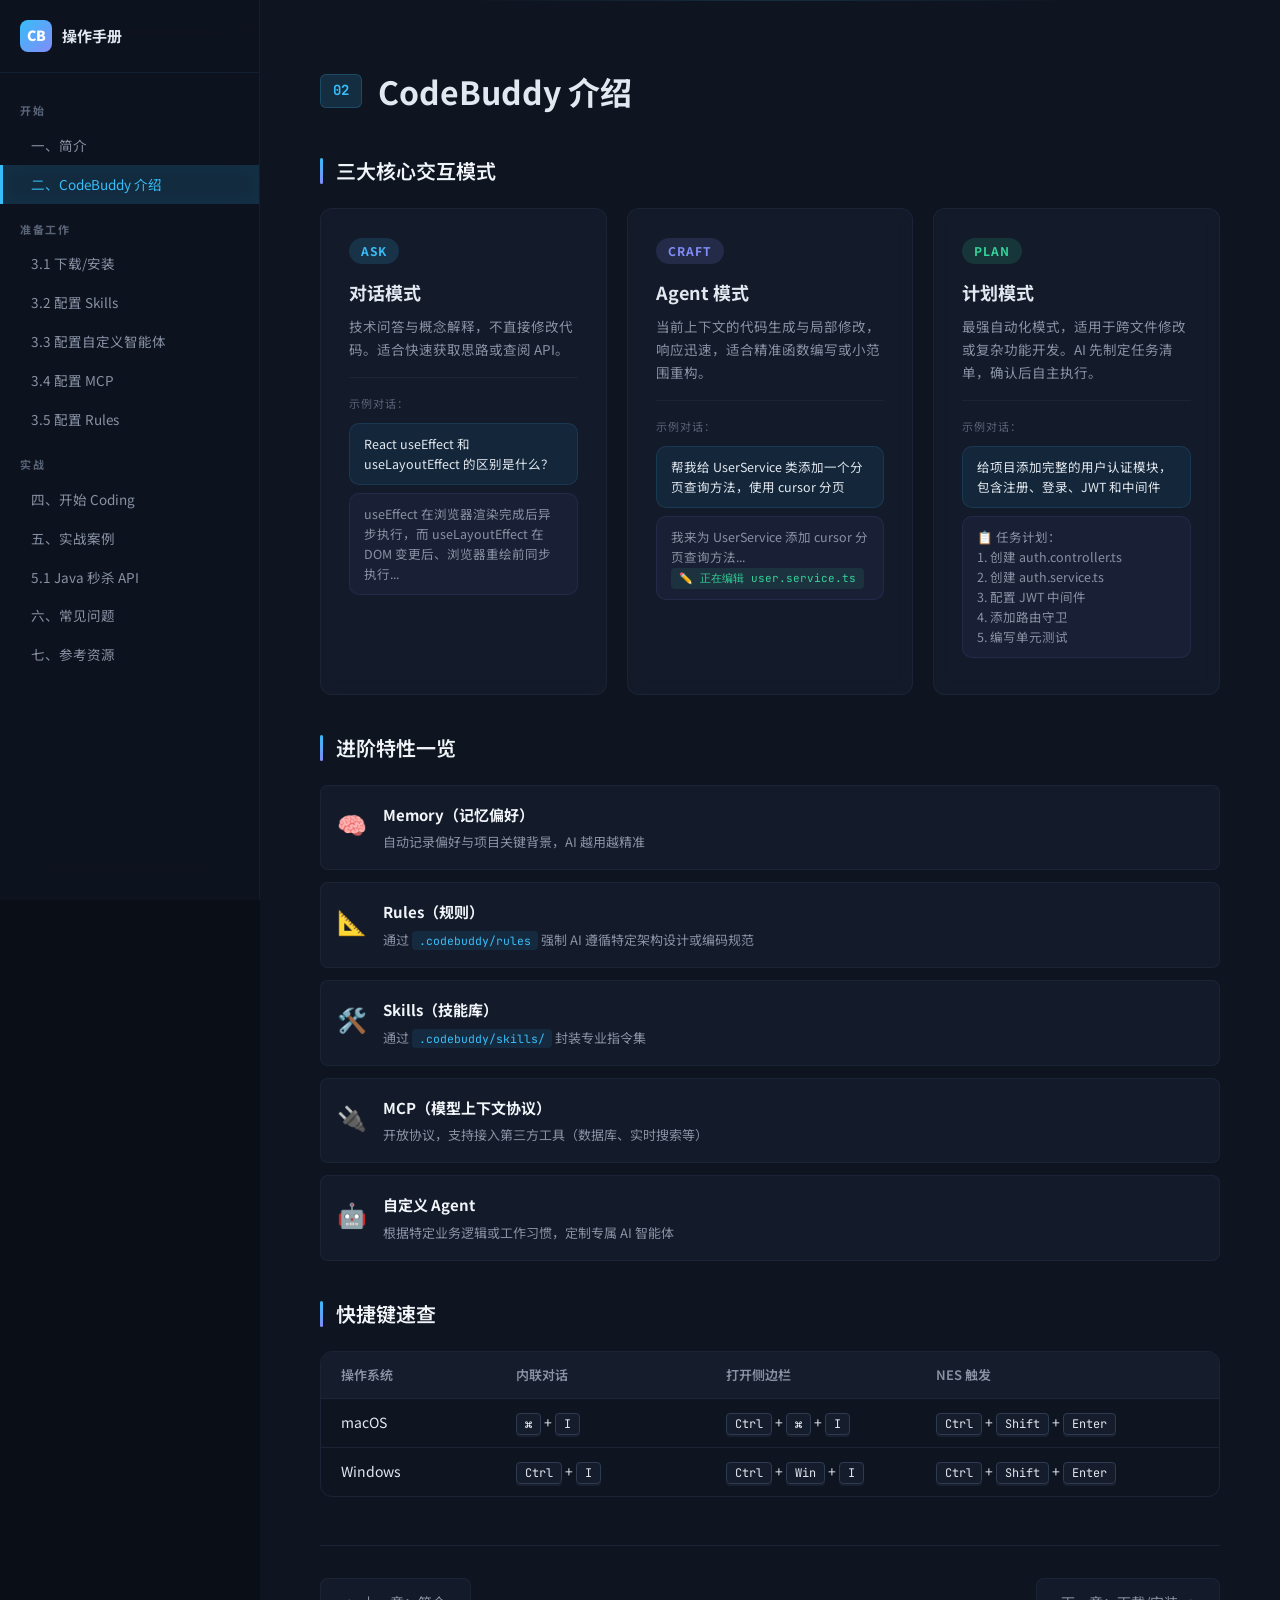
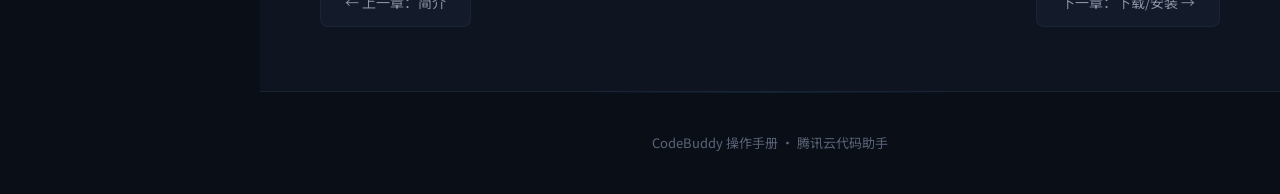
==== pages/about.html @ bf24d41c "feat: CodeBuddy 操作手册 - 完整静态站点" ====
<!DOCTYPE html>
<html lang="zh-CN">
<head>
<meta charset="UTF-8">
<meta name="viewport" content="width=device-width, initial-scale=1.0">
<title>CodeBuddy 介绍 - CodeBuddy 操作手册</title>
<link rel="preconnect" href="https://fonts.googleapis.com">
<link href="https://fonts.googleapis.com/css2?family=Noto+Sans+SC:wght@300;400;500;700;900&family=JetBrains+Mono:wght@400;500;600&family=Playfair+Display:wght@700;900&display=swap" rel="stylesheet">
<link rel="stylesheet" href="../assets/style.css">
</head>
<body>

<!-- 侧边导航 -->
<nav class="sidebar" id="sidebar">
  <div class="sidebar-header">
    <div class="logo">
      <span class="logo-icon">CB</span>
      <span class="logo-text">操作手册</span>
    </div>
    <button class="sidebar-toggle" id="sidebarClose">&times;</button>
  </div>
  <ul class="nav-list">
    <li class="nav-section">开始</li>
    <li><a href="../index.html" class="nav-link">一、简介</a></li>
    <li><a href="about.html" class="nav-link">二、CodeBuddy 介绍</a></li>
    <li class="nav-section">准备工作</li>
    <li><a href="install.html" class="nav-link">3.1 下载/安装</a></li>
    <li><a href="skills.html" class="nav-link">3.2 配置 Skills</a></li>
    <li><a href="agent.html" class="nav-link">3.3 配置自定义智能体</a></li>
    <li><a href="mcp.html" class="nav-link">3.4 配置 MCP</a></li>
    <li><a href="rules.html" class="nav-link">3.5 配置 Rules</a></li>
    <li class="nav-section">实战</li>
    <li><a href="coding.html" class="nav-link">四、开始 Coding</a></li>
    <li><a href="examples.html" class="nav-link">五、实战案例</a></li>
    <li><a href="seckill.html" class="nav-link">5.1 Java 秒杀 API</a></li>
    <li><a href="faq.html" class="nav-link">六、常见问题</a></li>
    <li><a href="resources.html" class="nav-link">七、参考资源</a></li>
  </ul>
</nav>

<button class="menu-btn" id="menuBtn">☰</button>

<main class="main-content">

  <section class="section section-dark">
    <div class="section-inner">
      <h2 class="section-title"><span class="section-num">02</span>CodeBuddy 介绍</h2>

      <h3 class="subsection-title">三大核心交互模式</h3>
      <div class="modes-grid">
        <div class="mode-card mode-ask">
          <div class="mode-badge">Ask</div>
          <h4>对话模式</h4>
          <p>技术问答与概念解释，不直接修改代码。适合快速获取思路或查阅 API。</p>
          <div class="mode-example">
            <div class="mode-example-label">示例对话：</div>
            <div class="chat-bubble user">React useEffect 和 useLayoutEffect 的区别是什么？</div>
            <div class="chat-bubble ai">useEffect 在浏览器渲染完成后异步执行，而 useLayoutEffect 在 DOM 变更后、浏览器重绘前同步执行...</div>
          </div>
        </div>
        <div class="mode-card mode-craft">
          <div class="mode-badge">Craft</div>
          <h4>Agent 模式</h4>
          <p>当前上下文的代码生成与局部修改，响应迅速，适合精准函数编写或小范围重构。</p>
          <div class="mode-example">
            <div class="mode-example-label">示例对话：</div>
            <div class="chat-bubble user">帮我给 UserService 类添加一个分页查询方法，使用 cursor 分页</div>
            <div class="chat-bubble ai">我来为 UserService 添加 cursor 分页查询方法... <span class="code-tag">✏️ 正在编辑 user.service.ts</span></div>
          </div>
        </div>
        <div class="mode-card mode-plan">
          <div class="mode-badge">Plan</div>
          <h4>计划模式</h4>
          <p>最强自动化模式，适用于跨文件修改或复杂功能开发。AI 先制定任务清单，确认后自主执行。</p>
          <div class="mode-example">
            <div class="mode-example-label">示例对话：</div>
            <div class="chat-bubble user">给项目添加完整的用户认证模块，包含注册、登录、JWT 和中间件</div>
            <div class="chat-bubble ai">📋 任务计划：<br>1. 创建 auth.controller.ts<br>2. 创建 auth.service.ts<br>3. 配置 JWT 中间件<br>4. 添加路由守卫<br>5. 编写单元测试</div>
          </div>
        </div>
      </div>

      <h3 class="subsection-title">进阶特性一览</h3>
      <div class="advanced-grid">
        <div class="advanced-item">
          <span class="advanced-icon">🧠</span>
          <div>
            <strong>Memory（记忆偏好）</strong>
            <p>自动记录偏好与项目关键背景，AI 越用越精准</p>
          </div>
        </div>
        <div class="advanced-item">
          <span class="advanced-icon">📐</span>
          <div>
            <strong>Rules（规则）</strong>
            <p>通过 <code>.codebuddy/rules</code> 强制 AI 遵循特定架构设计或编码规范</p>
          </div>
        </div>
        <div class="advanced-item">
          <span class="advanced-icon">🛠️</span>
          <div>
            <strong>Skills（技能库）</strong>
            <p>通过 <code>.codebuddy/skills/</code> 封装专业指令集</p>
          </div>
        </div>
        <div class="advanced-item">
          <span class="advanced-icon">🔌</span>
          <div>
            <strong>MCP（模型上下文协议）</strong>
            <p>开放协议，支持接入第三方工具（数据库、实时搜索等）</p>
          </div>
        </div>
        <div class="advanced-item">
          <span class="advanced-icon">🤖</span>
          <div>
            <strong>自定义 Agent</strong>
            <p>根据特定业务逻辑或工作习惯，定制专属 AI 智能体</p>
          </div>
        </div>
      </div>

      <h3 class="subsection-title">快捷键速查</h3>
      <div class="shortcuts-table">
        <div class="shortcut-row shortcut-header">
          <span>操作系统</span><span>内联对话</span><span>打开侧边栏</span><span>NES 触发</span>
        </div>
        <div class="shortcut-row">
          <span>macOS</span>
          <span><kbd>⌘</kbd> + <kbd>I</kbd></span>
          <span><kbd>Ctrl</kbd> + <kbd>⌘</kbd> + <kbd>I</kbd></span>
          <span><kbd>Ctrl</kbd> + <kbd>Shift</kbd> + <kbd>Enter</kbd></span>
        </div>
        <div class="shortcut-row">
          <span>Windows</span>
          <span><kbd>Ctrl</kbd> + <kbd>I</kbd></span>
          <span><kbd>Ctrl</kbd> + <kbd>Win</kbd> + <kbd>I</kbd></span>
          <span><kbd>Ctrl</kbd> + <kbd>Shift</kbd> + <kbd>Enter</kbd></span>
        </div>
      </div>

      <div class="page-nav">
        <a href="../index.html" class="page-nav-btn prev">← 上一章：简介</a>
        <a href="install.html" class="page-nav-btn next">下一章：下载/安装 →</a>
      </div>
    </div>
  </section>

  <footer class="footer">
    <p>CodeBuddy 操作手册 · 腾讯云代码助手</p>
  </footer>

</main>

<script src="../assets/script.js"></script>
</body>
</html>
---- assets/style.css ----
/* ========== CSS Variables & Reset ========== */
:root {
  --bg: #0a0e17;
  --bg-section: #0f1520;
  --bg-card: rgba(21, 28, 44, 0.8);
  --bg-card-solid: #151c2c;
  --bg-card-hover: #1a2338;
  --bg-code: #0d1117;
  --text: #e2e8f0;
  --text-dim: #8892a4;
  --text-muted: #5a6478;
  --accent: #38bdf8;
  --accent-glow: rgba(56, 189, 248, 0.15);
  --accent2: #818cf8;
  --accent3: #34d399;
  --accent4: #fb923c;
  --border: rgba(30, 41, 59, 0.8);
  --border-light: #2d3a4f;
  --glow-blue: rgba(56, 189, 248, 0.12);
  --glow-purple: rgba(129, 140, 248, 0.1);
  --glow-green: rgba(52, 211, 153, 0.06);
  --radius: 12px;
  --radius-sm: 8px;
  --sidebar-w: 260px;
  --font-body: 'Noto Sans SC', -apple-system, sans-serif;
  --font-code: 'JetBrains Mono', 'Fira Code', monospace;
  --font-display: 'Playfair Display', 'Noto Sans SC', serif;
}

*, *::before, *::after { margin: 0; padding: 0; box-sizing: border-box; }

html { scroll-behavior: smooth; scroll-padding-top: 24px; }

body {
  font-family: var(--font-body);
  background: var(--bg);
  color: var(--text);
  line-height: 1.7;
  font-size: 15px;
  overflow-x: hidden;
}

/* Custom scrollbar */
::-webkit-scrollbar { width: 6px; }
::-webkit-scrollbar-track { background: transparent; }
::-webkit-scrollbar-thumb { background: var(--border-light); border-radius: 3px; }
::-webkit-scrollbar-thumb:hover { background: var(--text-muted); }

a { color: var(--accent); text-decoration: none; transition: color .2s; }
a:hover { color: #7dd3fc; }

code {
  font-family: var(--font-code);
  background: rgba(56, 189, 248, 0.1);
  padding: 2px 7px;
  border-radius: 4px;
  font-size: 0.88em;
  color: var(--accent);
}

kbd {
  font-family: var(--font-code);
  background: var(--bg-card-solid);
  border: 1px solid var(--border-light);
  border-radius: 4px;
  padding: 2px 8px;
  font-size: 0.85em;
  box-shadow: 0 2px 0 rgba(30,41,59,.6);
  color: var(--text);
}

strong { color: #f1f5f9; }

/* ========== Page Load Animation ========== */
@keyframes fadeInUp {
  from { opacity: 0; transform: translateY(24px); }
  to { opacity: 1; transform: translateY(0); }
}

@keyframes fadeIn {
  from { opacity: 0; }
  to { opacity: 1; }
}

@keyframes pulse-glow {
  0%, 100% { box-shadow: 0 0 8px rgba(56,189,248,.3); }
  50% { box-shadow: 0 0 20px rgba(56,189,248,.5), 0 0 40px rgba(129,140,248,.2); }
}

@keyframes shimmer {
  0% { background-position: -200% center; }
  100% { background-position: 200% center; }
}

@keyframes float {
  0%, 100% { transform: translateY(0); }
  50% { transform: translateY(-6px); }
}

@keyframes grid-fade {
  0% { opacity: 0; }
  50% { opacity: 1; }
  100% { opacity: 0; }
}

/* ========== Sidebar — Glassmorphism ========== */
.sidebar {
  position: fixed;
  left: 0; top: 0;
  width: var(--sidebar-w);
  height: 100vh;
  background: rgba(15, 21, 32, 0.85);
  backdrop-filter: blur(20px) saturate(1.2);
  -webkit-backdrop-filter: blur(20px) saturate(1.2);
  border-right: 1px solid rgba(56, 189, 248, 0.08);
  z-index: 100;
  display: flex;
  flex-direction: column;
  transition: transform .3s cubic-bezier(.4,0,.2,1);
}

.sidebar-header {
  padding: 20px;
  border-bottom: 1px solid rgba(56, 189, 248, 0.08);
  display: flex;
  align-items: center;
  justify-content: space-between;
}

.logo { display: flex; align-items: center; gap: 10px; }

.logo-icon {
  background: linear-gradient(135deg, var(--accent), var(--accent2));
  color: #fff;
  font-weight: 900;
  font-size: 14px;
  width: 32px; height: 32px;
  display: flex; align-items: center; justify-content: center;
  border-radius: 8px;
  animation: pulse-glow 3s ease-in-out infinite;
  position: relative;
}

.logo-text { font-weight: 700; font-size: 15px; color: var(--text); }

.sidebar-toggle {
  display: none;
  background: none; border: none; color: var(--text-dim);
  font-size: 24px; cursor: pointer;
  transition: color .2s;
}
.sidebar-toggle:hover { color: var(--accent); }

.nav-list {
  list-style: none;
  padding: 12px 0;
  overflow-y: auto;
  flex: 1;
}

.nav-section {
  padding: 16px 20px 6px;
  font-size: 11px;
  font-weight: 700;
  text-transform: uppercase;
  letter-spacing: 1.5px;
  color: var(--text-muted);
}

.nav-link {
  display: block;
  padding: 8px 20px 8px 28px;
  font-size: 13.5px;
  color: var(--text-dim);
  border-left: 3px solid transparent;
  transition: all .2s cubic-bezier(.4,0,.2,1);
  position: relative;
}

.nav-link:hover {
  color: var(--text);
  background: rgba(255,255,255,.03);
  padding-left: 32px;
}

.nav-link.active {
  color: var(--accent);
  border-left-color: var(--accent);
  background: var(--accent-glow);
  box-shadow: inset 0 0 20px rgba(56,189,248,.05);
}

.menu-btn {
  display: none;
  position: fixed;
  top: 16px; left: 16px;
  z-index: 200;
  background: rgba(21,28,44,.9);
  backdrop-filter: blur(12px);
  -webkit-backdrop-filter: blur(12px);
  border: 1px solid var(--border);
  color: var(--text);
  font-size: 20px;
  width: 40px; height: 40px;
  border-radius: 10px;
  cursor: pointer;
  transition: all .2s;
}
.menu-btn:hover {
  border-color: var(--accent);
  box-shadow: 0 0 16px rgba(56,189,248,.15);
}

/* ========== Main Content ========== */
.main-content {
  margin-left: var(--sidebar-w);
  min-height: 100vh;
  animation: fadeIn .6s ease;
}

/* ========== Hero — Enhanced ========== */
.hero {
  position: relative;
  padding: 100px 48px 80px;
  overflow: hidden;
}

.hero-bg {
  position: absolute;
  inset: 0;
  background:
    radial-gradient(ellipse 80% 60% at 20% 40%, rgba(56,189,248,.15), transparent 70%),
    radial-gradient(ellipse 60% 50% at 80% 30%, rgba(129,140,248,.12), transparent 70%),
    radial-gradient(ellipse 40% 40% at 50% 80%, rgba(52,211,153,.08), transparent 70%);
}

/* Animated grid overlay */
.hero-bg::before {
  content: '';
  position: absolute;
  inset: 0;
  background-image:
    linear-gradient(rgba(56,189,248,.04) 1px, transparent 1px),
    linear-gradient(90deg, rgba(56,189,248,.04) 1px, transparent 1px);
  background-size: 60px 60px;
  mask-image: radial-gradient(ellipse 60% 60% at 30% 50%, black, transparent);
  -webkit-mask-image: radial-gradient(ellipse 60% 60% at 30% 50%, black, transparent);
}

/* Floating orb accent */
.hero-bg::after {
  content: '';
  position: absolute;
  width: 300px; height: 300px;
  top: 10%; right: 10%;
  background: radial-gradient(circle, rgba(129,140,248,.12), transparent 70%);
  border-radius: 50%;
  animation: float 8s ease-in-out infinite;
  filter: blur(40px);
}

.hero-content {
  position: relative;
  max-width: 720px;
  animation: fadeInUp .8s ease;
}

.hero-badge {
  display: inline-block;
  padding: 4px 14px;
  border: 1px solid var(--border-light);
  border-radius: 20px;
  font-size: 12px;
  color: var(--text-dim);
  margin-bottom: 24px;
  letter-spacing: .5px;
  background: rgba(56,189,248,.05);
  backdrop-filter: blur(8px);
  -webkit-backdrop-filter: blur(8px);
}

.hero-title {
  display: flex;
  flex-direction: column;
}

.hero-title-line {
  font-family: var(--font-display);
  font-size: 56px;
  font-weight: 900;
  background: linear-gradient(135deg, #fff 20%, var(--accent) 50%, var(--accent2) 80%);
  background-size: 200% auto;
  -webkit-background-clip: text;
  -webkit-text-fill-color: transparent;
  background-clip: text;
  line-height: 1.1;
  animation: shimmer 6s linear infinite;
}

.hero-title-sub {
  font-size: 36px;
  font-weight: 300;
  color: var(--text-dim);
  margin-top: 8px;
  animation: fadeInUp 1s ease .2s both;
}

.hero-desc {
  margin-top: 20px;
  font-size: 17px;
  color: var(--text-dim);
  line-height: 1.6;
  animation: fadeInUp 1s ease .3s both;
}

.hero-stats {
  display: flex;
  gap: 40px;
  margin-top: 40px;
  animation: fadeInUp 1s ease .4s both;
}

.stat-item {
  display: flex;
  flex-direction: column;
  position: relative;
}

.stat-num {
  font-family: var(--font-code);
  font-size: 28px;
  font-weight: 600;
  color: var(--accent);
  text-shadow: 0 0 24px rgba(56,189,248,.3);
}

.stat-label { font-size: 13px; color: var(--text-muted); margin-top: 2px; }

/* ========== Sections ========== */
.section {
  padding: 64px 48px;
  position: relative;
}

.section-dark { background: var(--bg-section); }

/* Subtle top glow for each section */
.section::before {
  content: '';
  position: absolute;
  top: 0; left: 50%;
  transform: translateX(-50%);
  width: 60%;
  height: 1px;
  background: linear-gradient(90deg, transparent, rgba(56,189,248,.15), transparent);
}

.section-inner { max-width: 900px; margin: 0 auto; }

.section-title {
  font-size: 32px;
  font-weight: 700;
  margin-bottom: 36px;
  display: flex;
  align-items: center;
  gap: 16px;
}

.section-num {
  font-family: var(--font-code);
  font-size: 14px;
  color: var(--accent);
  background: var(--accent-glow);
  border: 1px solid rgba(56,189,248,.2);
  padding: 4px 12px;
  border-radius: 6px;
}

.subsection-title {
  font-size: 20px;
  font-weight: 600;
  margin: 36px 0 20px;
  color: #f1f5f9;
  position: relative;
  padding-left: 16px;
}

.subsection-title::before {
  content: '';
  position: absolute;
  left: 0; top: 4px; bottom: 4px;
  width: 3px;
  background: linear-gradient(to bottom, var(--accent), var(--accent2));
  border-radius: 2px;
}

/* ========== Cards — Glassmorphism + Glow ========== */
.card {
  background: var(--bg-card);
  backdrop-filter: blur(12px);
  -webkit-backdrop-filter: blur(12px);
  border: 1px solid var(--border);
  border-radius: var(--radius);
  padding: 24px;
  margin-bottom: 24px;
  transition: border-color .3s, box-shadow .3s;
}

.card:hover {
  border-color: rgba(56,189,248,.15);
}

.card-highlight {
  border-left: 3px solid var(--accent);
  box-shadow: inset 4px 0 16px rgba(56,189,248,.05);
}

.card h3, .card h4 { margin-bottom: 12px; }
.card p { color: var(--text-dim); }
.card ul { margin-top: 8px; padding-left: 20px; color: var(--text-dim); }
.card li { margin-bottom: 4px; }

/* ========== Features Grid ========== */
.features-grid {
  display: grid;
  grid-template-columns: repeat(auto-fill, minmax(200px, 1fr));
  gap: 16px;
  margin-top: 24px;
}

.feature-card {
  background: var(--bg-card);
  backdrop-filter: blur(8px);
  -webkit-backdrop-filter: blur(8px);
  border: 1px solid var(--border);
  border-radius: var(--radius);
  padding: 24px;
  transition: all .3s cubic-bezier(.4,0,.2,1);
  position: relative;
  overflow: hidden;
}

/* Subtle inner glow on hover */
.feature-card::after {
  content: '';
  position: absolute;
  inset: 0;
  background: radial-gradient(circle at 50% 0%, rgba(56,189,248,.08), transparent 70%);
  opacity: 0;
  transition: opacity .3s;
  pointer-events: none;
}

.feature-card:hover {
  border-color: rgba(56,189,248,.3);
  transform: translateY(-3px);
  box-shadow:
    0 8px 32px rgba(0,0,0,.4),
    0 0 20px rgba(56,189,248,.08);
}

.feature-card:hover::after { opacity: 1; }

.feature-icon { font-size: 28px; margin-bottom: 12px; }
.feature-card h4 { font-size: 16px; margin-bottom: 8px; }
.feature-card p { font-size: 13px; color: var(--text-dim); }

/* ========== Timeline ========== */
.timeline { padding-left: 24px; border-left: 2px solid var(--border); }

.timeline-item {
  position: relative;
  padding: 0 0 24px 24px;
}

.timeline-dot {
  position: absolute;
  left: -31px; top: 4px;
  width: 12px; height: 12px;
  background: var(--accent);
  border: 2px solid var(--bg);
  border-radius: 50%;
  box-shadow: 0 0 8px rgba(56,189,248,.4);
}

.timeline-content { display: flex; gap: 16px; align-items: baseline; }

.timeline-time {
  font-family: var(--font-code);
  font-size: 14px;
  color: var(--accent);
  min-width: 100px;
}

.timeline-label { color: var(--text-dim); }

.timeline-total .timeline-time { color: var(--accent3); font-weight: 600; }
.timeline-total .timeline-label { color: var(--text); font-weight: 600; }
.timeline-total .timeline-dot {
  background: var(--accent3);
  box-shadow: 0 0 8px rgba(52,211,153,.5);
}

/* ========== Modes Grid ========== */
.modes-grid {
  display: grid;
  grid-template-columns: repeat(3, 1fr);
  gap: 20px;
}

.mode-card {
  background: var(--bg-card);
  backdrop-filter: blur(8px);
  -webkit-backdrop-filter: blur(8px);
  border: 1px solid var(--border);
  border-radius: var(--radius);
  padding: 28px;
  transition: all .3s cubic-bezier(.4,0,.2,1);
  position: relative;
  overflow: hidden;
}

.mode-card::before {
  content: '';
  position: absolute;
  top: 0; left: 0; right: 0;
  height: 2px;
  background: linear-gradient(90deg, transparent, var(--accent), transparent);
  opacity: 0;
  transition: opacity .3s;
}

.mode-card:hover {
  transform: translateY(-3px);
  box-shadow: 0 12px 40px rgba(0,0,0,.5), 0 0 24px rgba(56,189,248,.06);
}

.mode-card:hover::before { opacity: 1; }

.mode-ask:hover::before { background: linear-gradient(90deg, transparent, var(--accent), transparent); }
.mode-craft:hover::before { background: linear-gradient(90deg, transparent, var(--accent2), transparent); }
.mode-plan:hover::before { background: linear-gradient(90deg, transparent, var(--accent3), transparent); }

.mode-badge {
  display: inline-block;
  padding: 3px 12px;
  border-radius: 20px;
  font-size: 12px;
  font-weight: 700;
  text-transform: uppercase;
  letter-spacing: 1px;
  margin-bottom: 12px;
}

.mode-ask .mode-badge { background: rgba(56,189,248,.15); color: var(--accent); }
.mode-craft .mode-badge { background: rgba(129,140,248,.15); color: var(--accent2); }
.mode-plan .mode-badge { background: rgba(52,211,153,.15); color: var(--accent3); }

.mode-card h4 { font-size: 18px; margin-bottom: 8px; }
.mode-card > p { font-size: 13.5px; color: var(--text-dim); }

.mode-example {
  margin-top: 16px;
  padding-top: 16px;
  border-top: 1px solid var(--border);
}

.mode-example-label {
  font-size: 11px;
  text-transform: uppercase;
  letter-spacing: 1px;
  color: var(--text-muted);
  margin-bottom: 10px;
}

.chat-bubble {
  padding: 10px 14px;
  border-radius: 10px;
  font-size: 12.5px;
  line-height: 1.6;
  margin-bottom: 8px;
}

.chat-bubble.user {
  background: rgba(56,189,248,.08);
  border: 1px solid rgba(56,189,248,.12);
  color: var(--text);
}

.chat-bubble.ai {
  background: rgba(129,140,248,.06);
  border: 1px solid rgba(129,140,248,.1);
  color: var(--text-dim);
}

.code-tag {
  display: inline-block;
  background: rgba(52,211,153,.1);
  color: var(--accent3);
  font-family: var(--font-code);
  font-size: 11px;
  padding: 2px 8px;
  border-radius: 4px;
}

/* ========== Advanced Grid ========== */
.advanced-grid { display: flex; flex-direction: column; gap: 12px; }

.advanced-item {
  display: flex;
  align-items: flex-start;
  gap: 16px;
  padding: 16px;
  background: var(--bg-card);
  border: 1px solid var(--border);
  border-radius: var(--radius-sm);
  transition: all .2s;
}

.advanced-item:hover {
  border-color: rgba(56,189,248,.25);
  box-shadow: 0 4px 16px rgba(0,0,0,.2);
  transform: translateX(4px);
}

.advanced-icon { font-size: 24px; flex-shrink: 0; margin-top: 2px; }
.advanced-item strong { display: block; margin-bottom: 4px; }
.advanced-item p { font-size: 13px; color: var(--text-dim); margin: 0; }

/* ========== Shortcuts Table ========== */
.shortcuts-table {
  border: 1px solid var(--border);
  border-radius: var(--radius);
  overflow: hidden;
}

.shortcut-row {
  display: grid;
  grid-template-columns: 1fr 1.2fr 1.2fr 1.5fr;
  padding: 12px 20px;
  border-bottom: 1px solid var(--border);
  font-size: 14px;
  transition: background .2s;
}

.shortcut-row:not(.shortcut-header):hover { background: rgba(56,189,248,.03); }
.shortcut-row:last-child { border-bottom: none; }
.shortcut-header { background: var(--bg-card-solid); font-weight: 600; font-size: 13px; color: var(--text-dim); }

/* ========== Step Blocks ========== */
.step-block { margin-bottom: 48px; }

.step-header {
  display: flex;
  align-items: center;
  gap: 16px;
  margin-bottom: 24px;
}

.step-badge {
  font-family: var(--font-code);
  font-size: 13px;
  font-weight: 600;
  color: var(--accent);
  background: var(--accent-glow);
  border: 1px solid rgba(56,189,248,.2);
  padding: 4px 14px;
  border-radius: 6px;
}

.step-header h3 {
  font-size: 24px;
  display: flex;
  align-items: center;
  gap: 12px;
  flex-wrap: wrap;
}

.time-badge {
  font-family: var(--font-code);
  font-size: 12px;
  font-weight: 400;
  color: var(--accent3);
  background: rgba(52,211,153,.1);
  padding: 3px 10px;
  border-radius: 20px;
}

/* ========== Steps List ========== */
.steps-list { display: flex; flex-direction: column; gap: 20px; margin: 20px 0; }

.step-item {
  display: flex;
  gap: 16px;
  align-items: flex-start;
}

.step-num {
  width: 32px; height: 32px;
  flex-shrink: 0;
  display: flex;
  align-items: center;
  justify-content: center;
  background: var(--accent-glow);
  border: 1px solid rgba(56,189,248,.25);
  color: var(--accent);
  font-family: var(--font-code);
  font-size: 14px;
  font-weight: 600;
  border-radius: 8px;
  transition: all .3s;
}

.step-item:hover .step-num {
  box-shadow: 0 0 12px rgba(56,189,248,.25);
  background: rgba(56,189,248,.2);
}

.step-content { flex: 1; }
.step-content strong { display: block; margin-bottom: 6px; }
.step-content p { color: var(--text-dim); margin: 0; font-size: 14px; }

/* ========== Platform Cards ========== */
.platform-cards { display: grid; grid-template-columns: repeat(3, 1fr); gap: 12px; margin-top: 12px; }

.platform-card {
  background: var(--bg-code);
  border: 1px solid var(--border);
  border-radius: var(--radius-sm);
  padding: 16px;
  text-align: center;
  transition: all .3s;
}

.platform-card:hover {
  border-color: rgba(56,189,248,.2);
  transform: translateY(-2px);
  box-shadow: 0 4px 16px rgba(0,0,0,.3);
}

.platform-icon { font-size: 24px; display: block; margin-bottom: 8px; }
.platform-card strong { display: block; margin-bottom: 6px; font-size: 14px; }
.platform-card p { font-size: 12px; color: var(--text-dim); margin: 0; }

/* ========== Callouts ========== */
.callout {
  padding: 16px 20px;
  border-radius: var(--radius-sm);
  margin: 20px 0;
  font-size: 14px;
  backdrop-filter: blur(8px);
  -webkit-backdrop-filter: blur(8px);
}

.callout-warning {
  background: rgba(251,146,60,.06);
  border: 1px solid rgba(251,146,60,.18);
  color: var(--accent4);
  box-shadow: inset 0 0 24px rgba(251,146,60,.03);
}

.callout-tip {
  background: rgba(52,211,153,.06);
  border: 1px solid rgba(52,211,153,.18);
  color: var(--accent3);
  box-shadow: inset 0 0 24px rgba(52,211,153,.03);
}

/* ========== Code Blocks ========== */
.code-block {
  background: var(--bg-code);
  border: 1px solid var(--border);
  border-radius: var(--radius-sm);
  padding: 20px;
  overflow-x: auto;
  margin: 16px 0;
  position: relative;
}

/* Top accent line */
.code-block::before {
  content: '';
  position: absolute;
  top: 0; left: 16px; right: 16px;
  height: 1px;
  background: linear-gradient(90deg, transparent, rgba(56,189,248,.2), transparent);
}

.code-block pre {
  font-family: var(--font-code);
  font-size: 13px;
  line-height: 1.8;
  white-space: pre;
  color: var(--text-dim);
}

.code-block-sm { padding: 16px; }
.code-block-sm pre { font-size: 12.5px; }

.code-comment { color: #4a5568; }
.code-keyword { color: var(--accent2); }
.code-attr { color: var(--accent); }
.code-string { color: var(--accent3); }
.code-title { color: #f1f5f9; font-weight: 600; }

.code-desc { font-size: 13px; color: var(--text-muted); margin-top: 8px; }

/* ========== Example Tabs ========== */
.example-tabs { margin: 20px 0; }

.tab-header {
  display: flex;
  gap: 4px;
  border-bottom: 1px solid var(--border);
  margin-bottom: 0;
}

.tab-btn {
  background: none;
  border: none;
  color: var(--text-dim);
  font-family: var(--font-body);
  font-size: 13px;
  padding: 10px 18px;
  cursor: pointer;
  border-bottom: 2px solid transparent;
  transition: all .2s;
  position: relative;
}

.tab-btn:hover { color: var(--text); }
.tab-btn.active {
  color: var(--accent);
  border-bottom-color: var(--accent);
}

.tab-content { display: none; }
.tab-content.active { display: block; }

/* ========== Config Table ========== */
.config-table {
  border: 1px solid var(--border);
  border-radius: var(--radius-sm);
  overflow: hidden;
  margin: 16px 0;
}

.config-row {
  display: grid;
  grid-template-columns: 140px 1fr 1fr;
  padding: 10px 16px;
  border-bottom: 1px solid var(--border);
  font-size: 13.5px;
  align-items: center;
  transition: background .2s;
}

.config-row:not(.config-header):hover { background: rgba(56,189,248,.02); }
.config-row:last-child { border-bottom: none; }
.config-header { background: var(--bg-code); font-weight: 600; color: var(--text-dim); }

/* ========== MCP Features ========== */
.mcp-features { display: flex; gap: 8px; flex-wrap: wrap; margin-top: 16px; }

.mcp-tag {
  background: rgba(56,189,248,.06);
  border: 1px solid rgba(56,189,248,.12);
  color: var(--accent);
  font-size: 12px;
  padding: 4px 12px;
  border-radius: 20px;
  transition: all .2s;
}

.mcp-tag:hover {
  background: rgba(56,189,248,.12);
  box-shadow: 0 0 8px rgba(56,189,248,.15);
}

.status-green { color: var(--accent3); }
.status-red { color: #ef4444; }

/* ========== Rules Types ========== */
.rules-types { display: grid; grid-template-columns: repeat(3, 1fr); gap: 16px; margin: 20px 0; }

.rule-type-card {
  background: var(--bg-card);
  border: 1px solid var(--border);
  border-radius: var(--radius);
  padding: 24px;
  transition: all .3s;
}

.rule-type-card:hover {
  border-color: rgba(56,189,248,.15);
  transform: translateY(-2px);
  box-shadow: 0 8px 24px rgba(0,0,0,.3);
}

.rule-type-badge {
  display: inline-block;
  padding: 3px 12px;
  border-radius: 20px;
  font-size: 11px;
  font-weight: 700;
  letter-spacing: .5px;
  margin-bottom: 10px;
}

.rule-type-badge.always { background: rgba(52,211,153,.15); color: var(--accent3); }
.rule-type-badge.requested { background: rgba(129,140,248,.15); color: var(--accent2); }
.rule-type-badge.manual { background: rgba(251,146,60,.15); color: var(--accent4); }

.rule-type-card h5 { margin-bottom: 8px; }
.rule-type-card p { font-size: 13px; color: var(--text-dim); margin-bottom: 12px; }
.rule-type-use { font-size: 12px; color: var(--text-muted); padding-top: 12px; border-top: 1px solid var(--border); }

/* ========== Best Practices ========== */
.best-practices { display: grid; grid-template-columns: 1fr 1fr; gap: 12px; }

.bp-item {
  display: flex; gap: 12px; align-items: flex-start;
  padding: 16px;
  background: var(--bg-card);
  border: 1px solid var(--border);
  border-radius: var(--radius-sm);
  transition: all .3s;
}

.bp-item:hover {
  border-color: rgba(56,189,248,.15);
  box-shadow: 0 4px 16px rgba(0,0,0,.2);
}

.bp-icon { font-size: 20px; flex-shrink: 0; }
.bp-item strong { display: block; margin-bottom: 4px; }
.bp-item p { font-size: 13px; color: var(--text-dim); margin: 0; }

/* ========== Mode Recommend ========== */
.mode-recommend { display: flex; flex-direction: column; gap: 12px; }

.recommend-card {
  display: grid;
  grid-template-columns: 250px 140px 1fr;
  align-items: center;
  gap: 16px;
  padding: 18px 24px;
  background: var(--bg-card);
  border: 1px solid var(--border);
  border-radius: var(--radius-sm);
  transition: all .3s;
}

.recommend-card:hover {
  border-color: rgba(56,189,248,.15);
  box-shadow: 0 4px 16px rgba(0,0,0,.2);
}

.recommend-label { font-weight: 500; }
.recommend-mode { color: var(--accent); font-weight: 600; font-size: 15px; }
.recommend-example { font-size: 13px; color: var(--text-dim); font-style: italic; }

/* ========== Coding Steps ========== */
.coding-steps { display: flex; flex-direction: column; gap: 20px; }

.coding-step {
  padding: 20px 24px;
  background: var(--bg-card);
  border: 1px solid var(--border);
  border-radius: var(--radius);
  transition: all .3s;
}

.coding-step:hover {
  border-color: rgba(56,189,248,.12);
  box-shadow: 0 4px 20px rgba(0,0,0,.2);
}

.coding-step-header { display: flex; align-items: center; gap: 12px; margin-bottom: 10px; }

.coding-step-num {
  font-family: var(--font-code);
  font-size: 11px;
  color: var(--accent);
  background: var(--accent-glow);
  padding: 2px 10px;
  border-radius: 4px;
}

.coding-step p { color: var(--text-dim); font-size: 14px; margin: 0; }

.context-tags { display: flex; flex-wrap: wrap; gap: 8px; margin-top: 8px; }

.ctx-tag {
  background: var(--bg-code);
  border: 1px solid var(--border);
  padding: 6px 14px;
  border-radius: 6px;
  font-size: 13px;
  color: var(--text-dim);
  transition: all .2s;
}

.ctx-tag:hover {
  border-color: rgba(56,189,248,.2);
  color: var(--accent);
}

/* ========== Chat Demo ========== */
.example-case {
  margin-bottom: 36px;
  padding: 28px;
  background: var(--bg-card);
  border: 1px solid var(--border);
  border-radius: var(--radius);
  transition: all .3s;
}

.example-case:hover {
  border-color: rgba(56,189,248,.12);
}

.example-case h3 { margin-bottom: 20px; font-size: 18px; }

.chat-demo { max-width: 600px; }

.chat-demo .chat-bubble { font-size: 13.5px; }

/* ========== FAQ ========== */
.faq-list { display: flex; flex-direction: column; gap: 8px; }

.faq-item {
  background: var(--bg-card);
  border: 1px solid var(--border);
  border-radius: var(--radius-sm);
  overflow: hidden;
  transition: border-color .2s;
}

.faq-item:hover { border-color: rgba(56,189,248,.12); }

.faq-item summary {
  padding: 16px 20px;
  cursor: pointer;
  font-weight: 600;
  font-size: 15px;
  list-style: none;
  display: flex;
  align-items: center;
  gap: 12px;
  transition: color .2s;
}

.faq-item summary:hover { color: var(--accent); }

.faq-item summary::before {
  content: '+';
  font-family: var(--font-code);
  font-size: 18px;
  color: var(--accent);
  flex-shrink: 0;
  width: 24px;
  text-align: center;
  transition: transform .2s;
}

.faq-item[open] summary::before { content: '−'; }
.faq-item[open] summary { border-bottom: 1px solid var(--border); }

.faq-item p {
  padding: 16px 20px 16px 56px;
  color: var(--text-dim);
  font-size: 14px;
  line-height: 1.7;
}

/* ========== Resources ========== */
.resources-grid {
  display: grid;
  grid-template-columns: repeat(auto-fill, minmax(200px, 1fr));
  gap: 16px;
}

.resource-card {
  display: flex;
  flex-direction: column;
  padding: 24px;
  background: var(--bg-card);
  border: 1px solid var(--border);
  border-radius: var(--radius);
  transition: all .3s cubic-bezier(.4,0,.2,1);
  position: relative;
  overflow: hidden;
}

.resource-card::after {
  content: '';
  position: absolute;
  inset: 0;
  background: radial-gradient(circle at 50% 0%, rgba(56,189,248,.06), transparent 70%);
  opacity: 0;
  transition: opacity .3s;
  pointer-events: none;
}

.resource-card:hover {
  border-color: rgba(56,189,248,.3);
  transform: translateY(-3px);
  box-shadow: 0 12px 32px rgba(0,0,0,.4), 0 0 16px rgba(56,189,248,.06);
  color: var(--text);
}

.resource-card:hover::after { opacity: 1; }

.resource-icon { font-size: 28px; margin-bottom: 12px; }
.resource-card strong { margin-bottom: 6px; color: var(--text); }
.resource-card p { font-size: 13px; color: var(--text-dim); margin: 0; }

/* ========== Screenshot ========== */
.screenshot-wrapper {
  position: relative;
  border-radius: var(--radius);
  overflow: hidden;
  border: 1px solid var(--border);
  background: var(--bg-code);
  box-shadow: 0 8px 32px rgba(0,0,0,.4);
  transition: box-shadow .3s;
  max-width: 66%;
  cursor: zoom-in;
}

.screenshot-wrapper:hover {
  box-shadow: 0 12px 48px rgba(0,0,0,.5), 0 0 16px rgba(56,189,248,.06);
}

.screenshot {
  display: block;
  width: 100%;
  height: auto;
  border-radius: 0;
  border: none !important;
}

.screenshot-caption {
  padding: 8px 16px;
  font-size: 12px;
  color: var(--text-muted);
  text-align: center;
  border-top: 1px solid var(--border);
  background: var(--bg-card-solid);
}

/* ========== Markdown Body (rendered from marked.js) ========== */
.markdown-body { padding: 20px 24px; font-size: 14px; line-height: 1.7; max-height: 420px; overflow-y: auto; }
.markdown-body h1, .markdown-body h2, .markdown-body h3 {
  color: var(--primary);
  margin: 1em 0 0.4em;
  font-family: 'JetBrains Mono', monospace;
  font-size: 15px;
  font-weight: 600;
  border-bottom: 1px solid var(--border);
  padding-bottom: 4px;
}
.markdown-body h2:first-child, .markdown-body h1:first-child { margin-top: 0; }
.markdown-body p { margin: 0.4em 0; }
.markdown-body ul, .markdown-body ol { padding-left: 1.5em; margin: 0.3em 0; }
.markdown-body li { margin: 2px 0; }
.markdown-body strong { color: var(--primary); }
.markdown-body code {
  background: rgba(56,189,248,.1);
  color: var(--primary);
  padding: 1px 5px;
  border-radius: 3px;
  font-family: 'JetBrains Mono', monospace;
  font-size: 13px;
}

/* ========== Lightbox ========== */
.lightbox-overlay {
  position: fixed;
  inset: 0;
  z-index: 9999;
  background: rgba(0, 0, 0, .85);
  backdrop-filter: blur(8px);
  display: flex;
  align-items: center;
  justify-content: center;
  cursor: zoom-out;
  opacity: 0;
  transition: opacity .3s ease;
  padding: 24px;
}
.lightbox-overlay.active { opacity: 1; }
.lightbox-overlay img {
  max-width: 96%;
  max-height: 92vh;
  border-radius: 8px;
  box-shadow: 0 24px 80px rgba(0,0,0,.6);
  transform: scale(.92);
  transition: transform .3s ease;
  user-select: none;
  -webkit-user-drag: none;
}
.lightbox-overlay.active img { transform: scale(1); }

/* ========== Page Navigation ========== */
.page-nav {
  display: flex;
  justify-content: space-between;
  align-items: center;
  margin-top: 48px;
  padding-top: 32px;
  border-top: 1px solid var(--border);
  gap: 16px;
}

.page-nav-btn {
  display: inline-flex;
  align-items: center;
  padding: 12px 24px;
  background: var(--bg-card);
  border: 1px solid var(--border);
  border-radius: var(--radius-sm);
  color: var(--text-dim);
  font-size: 14px;
  transition: all .3s cubic-bezier(.4,0,.2,1);
  position: relative;
  overflow: hidden;
}

.page-nav-btn::before {
  content: '';
  position: absolute;
  inset: 0;
  background: linear-gradient(135deg, rgba(56,189,248,.05), rgba(129,140,248,.05));
  opacity: 0;
  transition: opacity .3s;
}

.page-nav-btn:hover {
  border-color: rgba(56,189,248,.3);
  color: var(--accent);
  transform: translateY(-2px);
  box-shadow: 0 4px 16px rgba(0,0,0,.3), 0 0 12px rgba(56,189,248,.08);
}

.page-nav-btn:hover::before { opacity: 1; }

.page-nav-btn.next { margin-left: auto; }
.page-nav-btn.prev { margin-right: auto; }

/* ========== Footer ========== */
.footer {
  padding: 40px 48px;
  text-align: center;
  border-top: 1px solid var(--border);
  color: var(--text-muted);
  font-size: 13px;
  position: relative;
}

.footer::before {
  content: '';
  position: absolute;
  top: 0; left: 50%;
  transform: translateX(-50%);
  width: 40%;
  height: 1px;
  background: linear-gradient(90deg, transparent, rgba(56,189,248,.12), transparent);
}

/* ========== Responsive ========== */
@media (max-width: 1024px) {
  .modes-grid { grid-template-columns: 1fr; }
  .rules-types { grid-template-columns: 1fr; }
  .recommend-card { grid-template-columns: 1fr; gap: 6px; }
  .config-row { grid-template-columns: 120px 1fr; }
}

@media (max-width: 768px) {
  .sidebar { transform: translateX(-100%); }
  .sidebar.open { transform: translateX(0); }
  .sidebar-toggle { display: block; }
  .menu-btn { display: flex; align-items: center; justify-content: center; }
  .main-content { margin-left: 0; }
  .hero { padding: 80px 24px 60px; }
  .hero-title-line { font-size: 36px; }
  .hero-title-sub { font-size: 24px; }
  .hero-stats { gap: 24px; }
  .stat-num { font-size: 22px; }
  .section { padding: 48px 24px; }
  .features-grid { grid-template-columns: 1fr 1fr; }
  .platform-cards { grid-template-columns: 1fr; }
  .shortcut-row { grid-template-columns: 1fr 1fr; gap: 8px; font-size: 12px; }
  .best-practices { grid-template-columns: 1fr; }
  .hero-bg::after { display: none; }
}
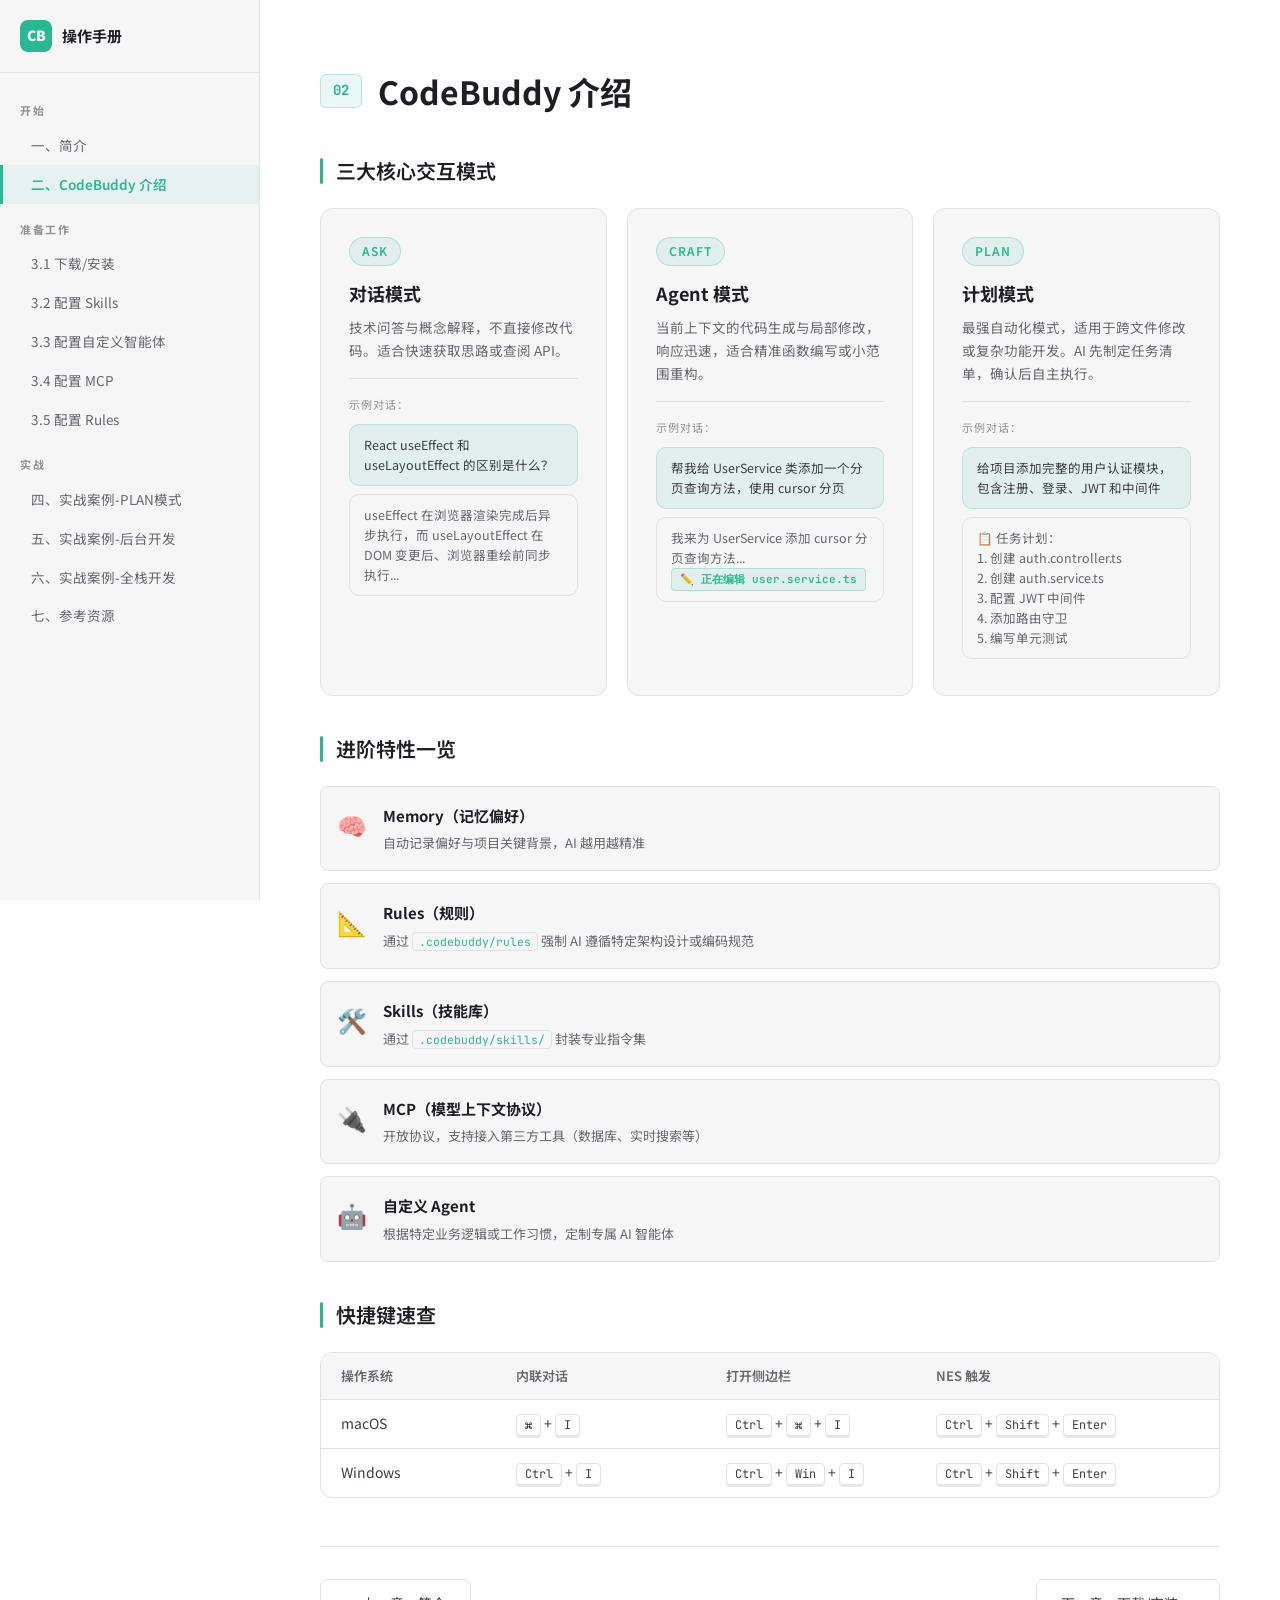
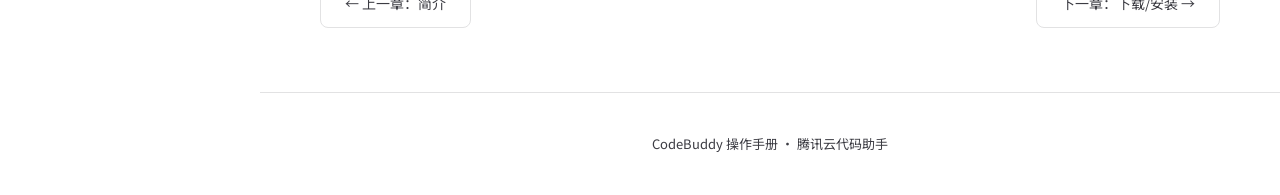
==== commit ec937be8: "chore: 站点内容更新，准备发布到 EdgeOne Pages" ====
--- a/pages/about.html
+++ b/pages/about.html
@@ -7,6 +7,7 @@
 <link rel="preconnect" href="https://fonts.googleapis.com">
 <link href="https://fonts.googleapis.com/css2?family=Noto+Sans+SC:wght@300;400;500;700;900&family=JetBrains+Mono:wght@400;500;600&family=Playfair+Display:wght@700;900&display=swap" rel="stylesheet">
 <link rel="stylesheet" href="../assets/style.css">
+<link rel="stylesheet" href="../assets/vitepress-theme.css">
 </head>
 <body>
 
@@ -30,10 +31,9 @@
     <li><a href="mcp.html" class="nav-link">3.4 配置 MCP</a></li>
     <li><a href="rules.html" class="nav-link">3.5 配置 Rules</a></li>
     <li class="nav-section">实战</li>
-    <li><a href="coding.html" class="nav-link">四、开始 Coding</a></li>
-    <li><a href="examples.html" class="nav-link">五、实战案例</a></li>
-    <li><a href="seckill.html" class="nav-link">5.1 Java 秒杀 API</a></li>
-    <li><a href="faq.html" class="nav-link">六、常见问题</a></li>
+<li><a href="planmode.html" class="nav-link">四、实战案例-PLAN模式</a></li>
+    <li><a href="seckill.html" class="nav-link">五、实战案例-后台开发</a></li>
+    <li><a href="fullstackdev.html" class="nav-link">六、实战案例-全栈开发</a></li>
     <li><a href="resources.html" class="nav-link">七、参考资源</a></li>
   </ul>
 </nav>
--- a/assets/style.css
+++ b/assets/style.css
@@ -650,6 +650,62 @@
 /* ========== Step Blocks ========== */
 .step-block { margin-bottom: 48px; }
 
+/* 折叠块（阅读更多） */
+.collapsible-block {
+  margin-bottom: 48px;
+  background: var(--bg-card);
+  border: 1px solid var(--border);
+  border-radius: var(--radius);
+  overflow: hidden;
+  transition: border-color .2s;
+}
+.collapsible-block[open] { border-color: rgba(56,189,248,.25); }
+.collapsible-block:hover { border-color: rgba(56,189,248,.2); }
+
+.collapsible-block > summary {
+  display: flex;
+  align-items: center;
+  gap: 16px;
+  padding: 20px 24px;
+  cursor: pointer;
+  list-style: none;
+  user-select: none;
+  transition: background .2s;
+}
+.collapsible-block > summary::-webkit-details-marker { display: none; }
+.collapsible-block > summary:hover { background: rgba(56,189,248,.04); }
+
+.collapsible-block > summary h3 {
+  font-size: 20px;
+  margin: 0;
+  flex: 1;
+}
+
+.collapsible-block > summary::after {
+  content: '+';
+  font-family: var(--font-code);
+  font-size: 22px;
+  color: var(--accent);
+  width: 28px;
+  height: 28px;
+  display: flex;
+  align-items: center;
+  justify-content: center;
+  border: 1px solid rgba(56,189,248,.3);
+  border-radius: 6px;
+  transition: transform .2s, background .2s;
+  flex-shrink: 0;
+}
+.collapsible-block[open] > summary::after {
+  content: '−';
+  background: var(--accent-glow);
+}
+
+.collapsible-body {
+  padding: 8px 24px 24px;
+  border-top: 1px solid var(--border);
+}
+
 .step-header {
   display: flex;
   align-items: center;
@@ -1149,6 +1205,87 @@
   border-top: 1px solid var(--border);
   background: var(--bg-card-solid);
 }
+
+/* ========== Step Row — compact text + thumbnail layout ========== */
+.step-row {
+  display: flex;
+  align-items: flex-start;
+  gap: 16px;
+  padding: 14px 16px;
+  background: var(--bg-card);
+  border: 1px solid var(--border);
+  border-radius: var(--radius-sm);
+  margin-bottom: 10px;
+  transition: border-color .2s;
+}
+.step-row:hover { border-color: rgba(56,189,248,.15); }
+.step-row-text { flex: 1; min-width: 0; }
+.step-row-text p { color: var(--text-dim); font-size: 14px; margin: 0; }
+.step-row-text strong { display: block; margin-bottom: 4px; font-size: 14px; }
+.step-row-thumb {
+  flex-shrink: 0;
+  width: 120px;
+  border-radius: 6px;
+  overflow: hidden;
+  border: 1px solid var(--border);
+  cursor: zoom-in;
+  transition: border-color .2s, box-shadow .2s;
+}
+.step-row-thumb:hover {
+  border-color: rgba(56,189,248,.3);
+  box-shadow: 0 2px 12px rgba(0,0,0,.3);
+}
+.step-row-thumb img {
+  display: block;
+  width: 100%;
+  height: auto;
+}
+
+/* ========== Chat History Bubbles (for rendered conversation logs) ========== */
+.chat-turn {
+  padding: 14px 18px;
+  border-radius: var(--radius-sm);
+  margin-bottom: 12px;
+  font-size: 13.5px;
+  line-height: 1.7;
+  position: relative;
+}
+.chat-turn-user {
+  background: rgba(56,189,248,.06);
+  border: 1px solid rgba(56,189,248,.12);
+  border-left: 3px solid var(--accent);
+}
+.chat-turn-ai {
+  background: rgba(129,140,248,.04);
+  border: 1px solid rgba(129,140,248,.08);
+  border-left: 3px solid var(--accent2);
+}
+.chat-turn-label {
+  font-family: var(--font-code);
+  font-size: 11px;
+  font-weight: 600;
+  text-transform: uppercase;
+  letter-spacing: .5px;
+  margin-bottom: 8px;
+  display: inline-block;
+  padding: 2px 8px;
+  border-radius: 4px;
+}
+.chat-turn-user .chat-turn-label {
+  background: rgba(56,189,248,.12);
+  color: var(--accent);
+}
+.chat-turn-ai .chat-turn-label {
+  background: rgba(129,140,248,.12);
+  color: var(--accent2);
+}
+.chat-turn p { margin: 4px 0; }
+.chat-turn code { font-size: 12px; }
+.chat-turn pre { margin: 8px 0; padding: 10px 14px; background: var(--bg-code); border-radius: 6px; overflow-x: auto; }
+.chat-turn hr { border: none; border-top: 1px solid var(--border); margin: 0; display: none; }
+.chat-turn table { font-size: 12.5px; }
+.chat-turn th, .chat-turn td { padding: 4px 10px; border: 1px solid var(--border); }
+.chat-turn th { background: var(--bg-code); }
 
 /* ========== Markdown Body (rendered from marked.js) ========== */
 .markdown-body { padding: 20px 24px; font-size: 14px; line-height: 1.7; max-height: 420px; overflow-y: auto; }
--- a/assets/vitepress-theme.css
+++ b/assets/vitepress-theme.css
@@ -0,0 +1,471 @@
+/* ==============================================================
+ * VitePress 风格主题覆盖层
+ * 引入后会覆盖 style.css 的深色风格，整站变为亮色文档风。
+ * 色卡：白 #FFF + 分层浅灰 #F6F6F7 + 薄荷绿 #28B894
+ * ============================================================== */
+
+/* ---------- 1. 全局变量重定义 ---------- */
+:root {
+  --bg: #ffffff;
+  --bg-section: #ffffff;
+  --bg-card: #ffffff;
+  --bg-card-solid: #f6f6f7;
+  --bg-card-hover: #f0f0f1;
+  --bg-code: #f6f6f7;
+  --text: #3c3c43;
+  --text-dim: #67676c;
+  --text-muted: #929295;
+  --accent: #28b894;           /* 薄荷绿 */
+  --accent-glow: rgba(40,184,148,0.10);
+  --accent2: #28b894;
+  --accent3: #28b894;
+  --accent4: #28b894;
+  --border: #e2e2e3;
+  --border-light: #e2e2e3;
+  --brand-soft: rgba(40,184,148,0.10);
+}
+
+body {
+  background: #ffffff;
+  color: var(--text);
+}
+
+/* 链接 / 行内 code / 粗体 */
+a { color: var(--accent); }
+a:hover { color: #1f9e7f; }
+
+code {
+  background: var(--bg-card-solid);
+  color: var(--accent);
+  border: 1px solid var(--border-light);
+}
+
+strong { color: #1f1f23; }
+
+kbd {
+  background: #ffffff;
+  color: var(--text);
+  border: 1px solid var(--border-light);
+  box-shadow: 0 2px 0 rgba(60,60,67,0.12);
+}
+
+/* 滚动条 */
+::-webkit-scrollbar-thumb { background: #d0d0d2; }
+::-webkit-scrollbar-thumb:hover { background: #a8a8ab; }
+
+/* ---------- 2. 侧栏 Sidebar ---------- */
+.sidebar {
+  background: #f6f6f7;
+  backdrop-filter: none;
+  -webkit-backdrop-filter: none;
+  border-right: 1px solid var(--border-light);
+}
+
+.sidebar-header {
+  border-bottom: 1px solid var(--border-light);
+}
+
+.logo-icon {
+  background: var(--accent);
+  animation: none;
+  box-shadow: none;
+}
+
+.logo-text { color: #1f1f23; }
+
+.sidebar-toggle { color: var(--text-dim); }
+.sidebar-toggle:hover { color: var(--accent); }
+
+.nav-section { color: var(--text-muted); }
+
+.nav-link {
+  color: var(--text-dim);
+  border-left: 3px solid transparent;
+}
+
+.nav-link:hover {
+  color: #1f1f23;
+  background: rgba(40,184,148,0.04);
+}
+
+.nav-link.active {
+  color: var(--accent);
+  border-left-color: var(--accent);
+  background: rgba(40,184,148,0.08);
+  box-shadow: none;
+  font-weight: 600;
+}
+
+/* 移动端菜单按钮 */
+.menu-btn {
+  background: #ffffff;
+  backdrop-filter: none;
+  -webkit-backdrop-filter: none;
+  border: 1px solid var(--border-light);
+  color: var(--text);
+}
+.menu-btn:hover {
+  border-color: var(--accent);
+  box-shadow: 0 0 10px rgba(40,184,148,0.15);
+}
+
+/* ---------- 3. 主内容区 ---------- */
+.main-content { background: #ffffff; }
+
+.section-dark { background: #ffffff; }
+
+.section::before { display: none; }
+
+.section-title { color: #1f1f23; }
+
+.section-num {
+  color: var(--accent);
+  background: var(--brand-soft);
+  border: 1px solid rgba(40,184,148,0.25);
+}
+
+.subsection-title { color: #1f1f23; }
+.subsection-title::before {
+  background: var(--accent);
+}
+
+/* 正文排版 */
+p, li { color: var(--text); }
+h3, h4, h5 { color: #1f1f23; }
+em { color: var(--text-dim); font-style: normal; }
+
+/* ---------- 4. 卡片类组件（扁平化） ---------- */
+.card,
+.feature-card,
+.mode-card,
+.rule-type-card,
+.advanced-item,
+.bp-item,
+.recommend-card,
+.coding-step,
+.step-block,
+.step-row,
+.resource-card,
+.example-case,
+.faq-item,
+.collapsible-block,
+.platform-card {
+  background: var(--bg-card-solid);
+  backdrop-filter: none;
+  -webkit-backdrop-filter: none;
+  border: 1px solid var(--border-light);
+  box-shadow: none;
+}
+
+.card:hover,
+.feature-card:hover,
+.mode-card:hover,
+.rule-type-card:hover,
+.advanced-item:hover,
+.bp-item:hover,
+.recommend-card:hover,
+.coding-step:hover,
+.step-row:hover,
+.resource-card:hover,
+.example-case:hover,
+.faq-item:hover,
+.collapsible-block:hover,
+.platform-card:hover {
+  border-color: rgba(40,184,148,0.35);
+  box-shadow: none;
+  transform: none;
+}
+
+.feature-card::after,
+.mode-card::before,
+.resource-card::after { display: none; }
+
+.card-highlight {
+  background: #ffffff;
+  border-left: 3px solid var(--accent);
+  box-shadow: none;
+}
+
+.card p,
+.card ul,
+.feature-card p,
+.mode-card > p,
+.advanced-item p,
+.bp-item p,
+.coding-step p,
+.recommend-example,
+.platform-card p { color: var(--text-dim); }
+
+/* ---------- 5. 代码块 ---------- */
+.code-block {
+  background: var(--bg-card-solid);
+  border: 1px solid var(--border-light);
+  border-left: 3px solid var(--accent);
+}
+.code-block::before { background: none; }
+.code-block pre { color: var(--text); }
+
+.code-comment { color: #929295; }
+.code-keyword { color: #9333ea; }
+.code-attr    { color: #2563eb; }
+.code-string  { color: var(--accent); }
+.code-title   { color: #1f1f23; }
+
+/* 行内 code（非 pre 内） */
+:not(pre) > code {
+  background: var(--bg-card-solid);
+  color: var(--accent);
+  border: 1px solid var(--border-light);
+  padding: 1px 6px;
+  border-radius: 4px;
+  font-size: 0.88em;
+}
+
+/* ---------- 6. Badge / Tag 类 ---------- */
+.step-badge,
+.coding-step-num,
+.mode-badge,
+.hero-badge,
+.rule-type-badge,
+.mcp-tag,
+.ctx-tag,
+.code-tag,
+.time-badge,
+.step-num {
+  background: var(--brand-soft);
+  color: var(--accent);
+  border: 1px solid rgba(40,184,148,0.25);
+  box-shadow: none;
+  font-weight: 600;
+}
+
+.mode-ask .mode-badge,
+.mode-craft .mode-badge,
+.mode-plan .mode-badge,
+.rule-type-badge.always,
+.rule-type-badge.requested,
+.rule-type-badge.manual {
+  background: var(--brand-soft);
+  color: var(--accent);
+}
+
+.step-num {
+  background: var(--brand-soft);
+  border-color: rgba(40,184,148,0.25);
+}
+.step-item:hover .step-num {
+  box-shadow: 0 0 0 3px rgba(40,184,148,0.12);
+  background: rgba(40,184,148,0.15);
+}
+
+/* ---------- 7. Callouts ---------- */
+.callout {
+  backdrop-filter: none;
+  -webkit-backdrop-filter: none;
+  box-shadow: none;
+}
+.callout-tip {
+  background: var(--brand-soft);
+  border: 1px solid rgba(40,184,148,0.22);
+  border-left: 3px solid var(--accent);
+  color: var(--text);
+}
+.callout-tip a { color: var(--accent); }
+.callout-tip a:hover { text-decoration: underline; }
+
+.callout-warning {
+  background: rgba(251,146,60,0.08);
+  border: 1px solid rgba(251,146,60,0.25);
+  border-left: 3px solid #f59e0b;
+  color: #92400e;
+}
+
+/* ---------- 8. Table/Shortcut/Config ---------- */
+.shortcuts-table,
+.config-table {
+  background: #ffffff;
+  border: 1px solid var(--border-light);
+}
+.shortcut-row,
+.config-row {
+  border-bottom: 1px solid var(--border-light);
+}
+.shortcut-header,
+.config-header {
+  background: var(--bg-card-solid);
+  color: var(--text-dim);
+}
+.shortcut-row:not(.shortcut-header):hover,
+.config-row:not(.config-header):hover {
+  background: rgba(40,184,148,0.03);
+}
+
+/* ---------- 9. Chat bubbles ---------- */
+.chat-bubble.user {
+  background: var(--brand-soft);
+  border: 1px solid rgba(40,184,148,0.2);
+  color: var(--text);
+}
+.chat-bubble.ai {
+  background: var(--bg-card-solid);
+  border: 1px solid var(--border-light);
+  color: var(--text-dim);
+}
+
+.chat-turn-user {
+  background: var(--brand-soft);
+  border: 1px solid rgba(40,184,148,0.18);
+  border-left: 3px solid var(--accent);
+}
+.chat-turn-ai {
+  background: var(--bg-card-solid);
+  border: 1px solid var(--border-light);
+  border-left: 3px solid var(--text-muted);
+}
+.chat-turn-user .chat-turn-label {
+  background: rgba(40,184,148,0.18);
+  color: var(--accent);
+}
+.chat-turn-ai .chat-turn-label {
+  background: rgba(146,146,149,0.18);
+  color: var(--text-dim);
+}
+.chat-turn pre { background: var(--bg-card-solid); }
+.chat-turn th { background: var(--bg-card-solid); }
+.chat-turn th, .chat-turn td { border: 1px solid var(--border-light); }
+
+/* ---------- 10. FAQ / details ---------- */
+.faq-item summary:hover { color: var(--accent); }
+.faq-item summary::before { color: var(--accent); }
+.faq-item[open] summary { border-bottom: 1px solid var(--border-light); }
+.faq-item p { color: var(--text-dim); }
+
+.collapsible-block[open] { border-color: rgba(40,184,148,0.3); }
+.collapsible-block > summary:hover { background: rgba(40,184,148,0.04); }
+.collapsible-block > summary::after {
+  color: var(--accent);
+  border: 1px solid rgba(40,184,148,0.35);
+}
+.collapsible-block[open] > summary::after {
+  background: var(--brand-soft);
+}
+.collapsible-body { border-top: 1px solid var(--border-light); }
+
+/* ---------- 11. 页面翻页 ---------- */
+.page-nav {
+  border-top: 1px solid var(--border-light);
+}
+.page-nav-btn {
+  background: #ffffff;
+  border: 1px solid var(--border-light);
+  color: var(--text);
+  box-shadow: none;
+}
+.page-nav-btn::before { display: none; }
+.page-nav-btn:hover {
+  border-color: var(--accent);
+  color: var(--accent);
+  transform: none;
+  box-shadow: 0 2px 8px rgba(40,184,148,0.08);
+}
+
+/* ---------- 12. Footer ---------- */
+.footer {
+  color: var(--text-muted);
+  border-top: 1px solid var(--border-light);
+}
+.footer::before { display: none; }
+
+/* ---------- 13. 截图/缩略图 ---------- */
+.screenshot-wrapper {
+  background: #ffffff;
+  border: 1px solid var(--border-light);
+  box-shadow: 0 1px 3px rgba(60,60,67,0.08);
+}
+.screenshot-wrapper:hover {
+  box-shadow: 0 4px 16px rgba(40,184,148,0.10);
+}
+.screenshot-caption {
+  background: var(--bg-card-solid);
+  color: var(--text-muted);
+  border-top: 1px solid var(--border-light);
+}
+.step-row-thumb {
+  border: 1px solid var(--border-light);
+}
+.step-row-thumb:hover {
+  border-color: rgba(40,184,148,0.4);
+  box-shadow: 0 2px 8px rgba(40,184,148,0.12);
+}
+
+/* ---------- 14. Timeline ---------- */
+.timeline { border-left: 2px solid var(--border-light); }
+.timeline-dot {
+  background: var(--accent);
+  border: 2px solid #ffffff;
+  box-shadow: 0 0 0 2px var(--accent);
+}
+.timeline-time { color: var(--accent); }
+.timeline-label { color: var(--text-dim); }
+.timeline-total .timeline-time,
+.timeline-total .timeline-label { color: var(--accent); font-weight: 600; }
+.timeline-total .timeline-dot {
+  background: var(--accent);
+  box-shadow: 0 0 0 2px var(--accent);
+}
+
+/* ---------- 15. 页首标题（首页专用，亮色文档风） ---------- */
+.page-header {
+  padding: 72px 48px 40px;
+  border-bottom: 1px solid var(--border-light);
+  background: #ffffff;
+}
+.page-header-inner {
+  max-width: 960px;
+  margin: 0 auto;
+}
+.page-header-title {
+  font-size: 44px;
+  font-weight: 700;
+  line-height: 1.2;
+  color: #1f1f23;
+  letter-spacing: -0.5px;
+  margin: 0 0 16px;
+}
+.page-header-subtitle {
+  font-size: 18px;
+  line-height: 1.6;
+  color: var(--text-dim);
+  margin: 0;
+}
+@media (max-width: 768px) {
+  .page-header { padding: 48px 24px 32px; }
+  .page-header-title { font-size: 32px; }
+  .page-header-subtitle { font-size: 16px; }
+}
+
+/* ---------- 16. Tab ---------- */
+.tab-header { border-bottom: 1px solid var(--border-light); }
+.tab-btn { color: var(--text-dim); }
+.tab-btn:hover { color: var(--text); }
+.tab-btn.active {
+  color: var(--accent);
+  border-bottom-color: var(--accent);
+}
+
+/* ---------- 17. Lightbox (保留深色遮罩即可) ---------- */
+/* 无需改动 */
+
+/* ---------- 18. Markdown body ---------- */
+.markdown-body { color: var(--text); }
+.markdown-body h1,
+.markdown-body h2,
+.markdown-body h3 {
+  color: #1f1f23;
+  border-bottom: 1px solid var(--border-light);
+}
+.markdown-body strong { color: #1f1f23; }
+.markdown-body code {
+  background: var(--bg-card-solid);
+  color: var(--accent);
+}
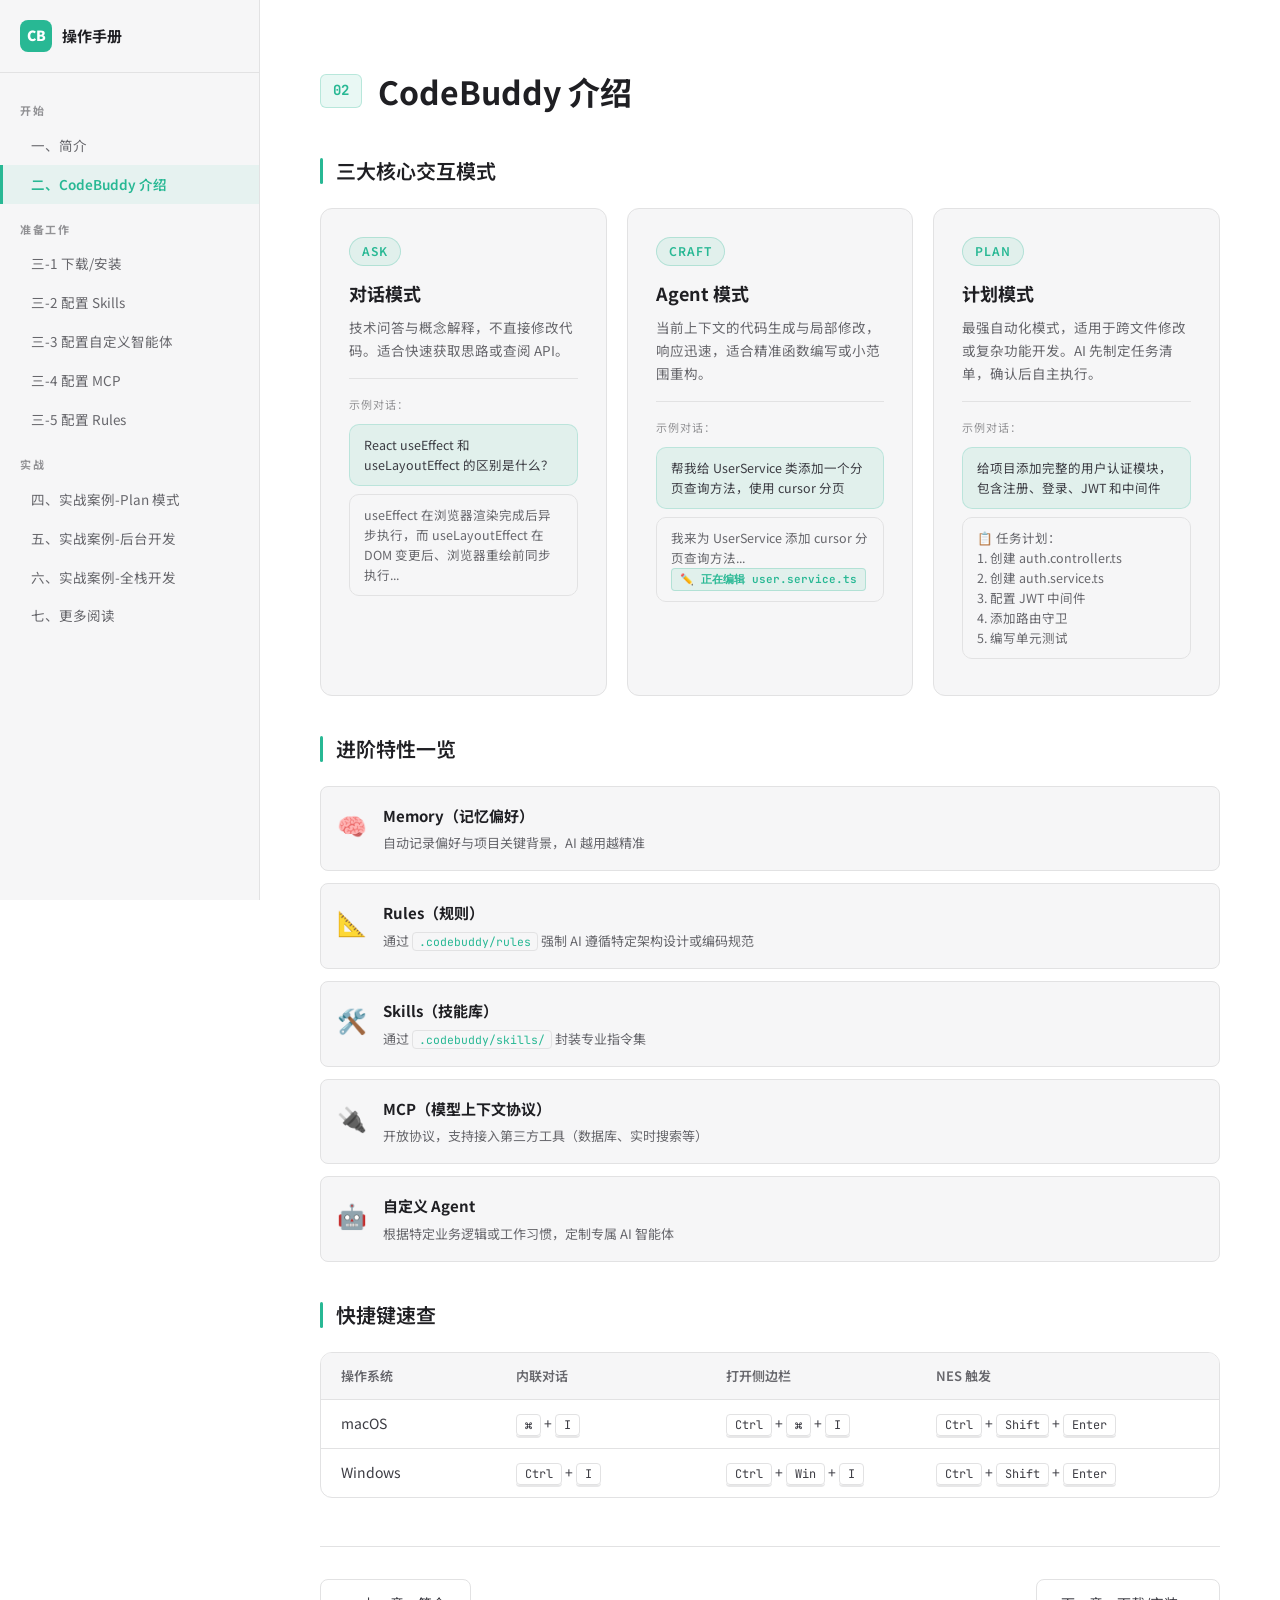
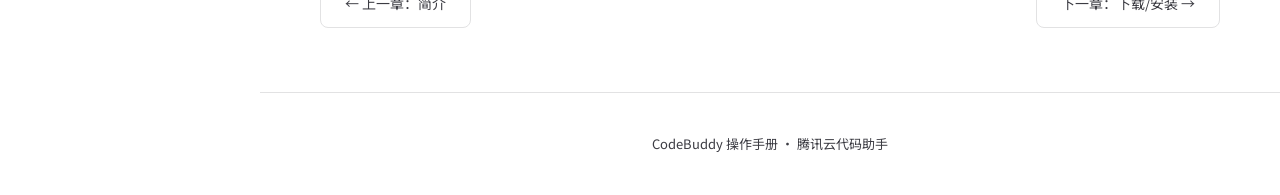
==== commit d92fa98f: "docs: rename 参考资源 to 更多阅读, 更新更多阅读资源卡片" ====
--- a/pages/about.html
+++ b/pages/about.html
@@ -25,16 +25,16 @@
     <li><a href="../index.html" class="nav-link">一、简介</a></li>
     <li><a href="about.html" class="nav-link">二、CodeBuddy 介绍</a></li>
     <li class="nav-section">准备工作</li>
-    <li><a href="install.html" class="nav-link">3.1 下载/安装</a></li>
-    <li><a href="skills.html" class="nav-link">3.2 配置 Skills</a></li>
-    <li><a href="agent.html" class="nav-link">3.3 配置自定义智能体</a></li>
-    <li><a href="mcp.html" class="nav-link">3.4 配置 MCP</a></li>
-    <li><a href="rules.html" class="nav-link">3.5 配置 Rules</a></li>
+    <li><a href="install.html" class="nav-link">三-1 下载/安装</a></li>
+    <li><a href="skills.html" class="nav-link">三-2 配置 Skills</a></li>
+    <li><a href="agent.html" class="nav-link">三-3 配置自定义智能体</a></li>
+    <li><a href="mcp.html" class="nav-link">三-4 配置 MCP</a></li>
+    <li><a href="rules.html" class="nav-link">三-5 配置 Rules</a></li>
     <li class="nav-section">实战</li>
-<li><a href="planmode.html" class="nav-link">四、实战案例-PLAN模式</a></li>
+<li><a href="planmode.html" class="nav-link">四、实战案例-Plan 模式</a></li>
     <li><a href="seckill.html" class="nav-link">五、实战案例-后台开发</a></li>
     <li><a href="fullstackdev.html" class="nav-link">六、实战案例-全栈开发</a></li>
-    <li><a href="resources.html" class="nav-link">七、参考资源</a></li>
+    <li><a href="resources.html" class="nav-link">七、更多阅读</a></li>
   </ul>
 </nav>
 
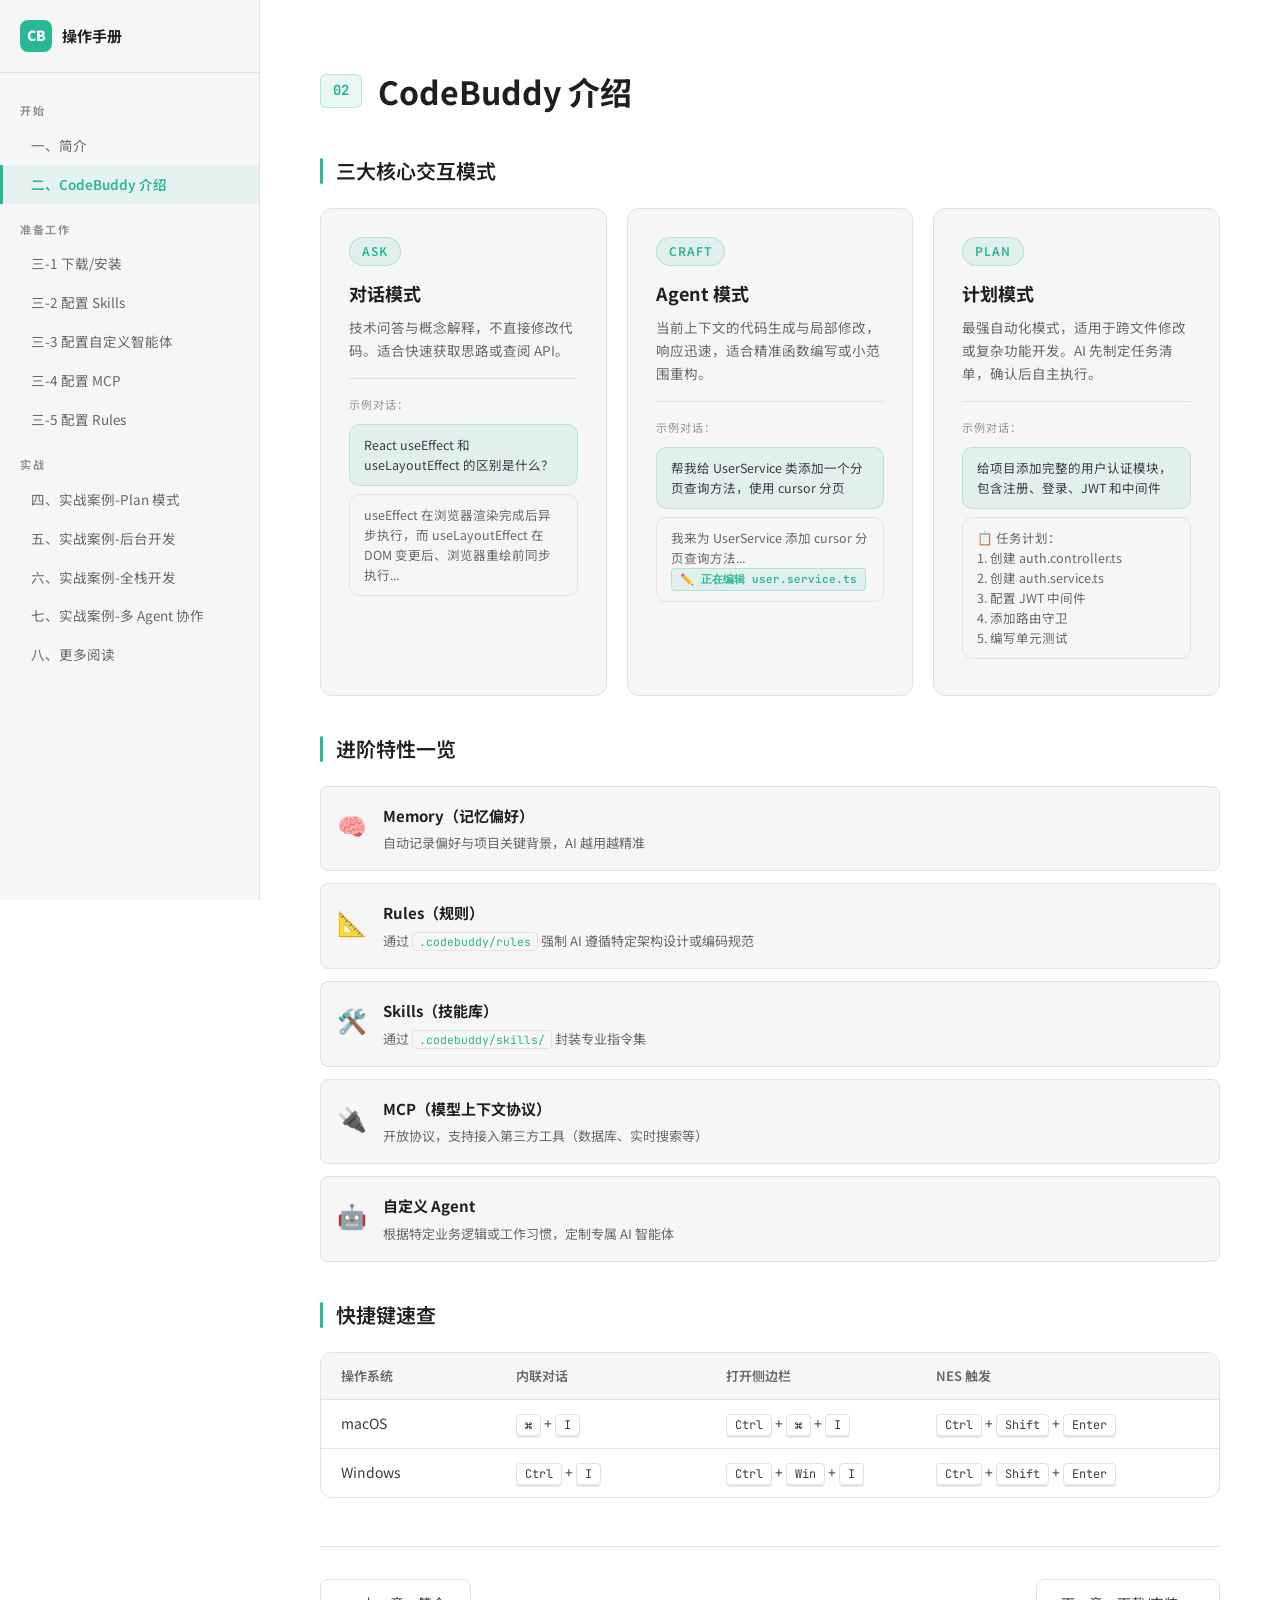
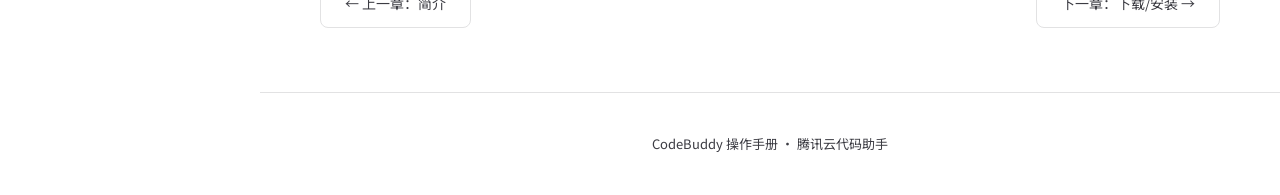
==== commit f4f97f37: "feat: 新增「七、实战案例-多 Agent 协作」章节 - 新增 pages/multiagent.html：介绍 main + 5 子 Agent 协作工厂（issue→编码→审查→部署→测试 " ====
--- a/pages/about.html
+++ b/pages/about.html
@@ -33,8 +33,9 @@
     <li class="nav-section">实战</li>
 <li><a href="planmode.html" class="nav-link">四、实战案例-Plan 模式</a></li>
     <li><a href="seckill.html" class="nav-link">五、实战案例-后台开发</a></li>
-    <li><a href="fullstackdev.html" class="nav-link">六、实战案例-全栈开发</a></li>
-    <li><a href="resources.html" class="nav-link">七、更多阅读</a></li>
+<li><a href="fullstackdev.html" class="nav-link">六、实战案例-全栈开发</a></li>
+    <li><a href="multiagent.html" class="nav-link">七、实战案例-多 Agent 协作</a></li>
+    <li><a href="resources.html" class="nav-link">八、更多阅读</a></li>
   </ul>
 </nav>
 
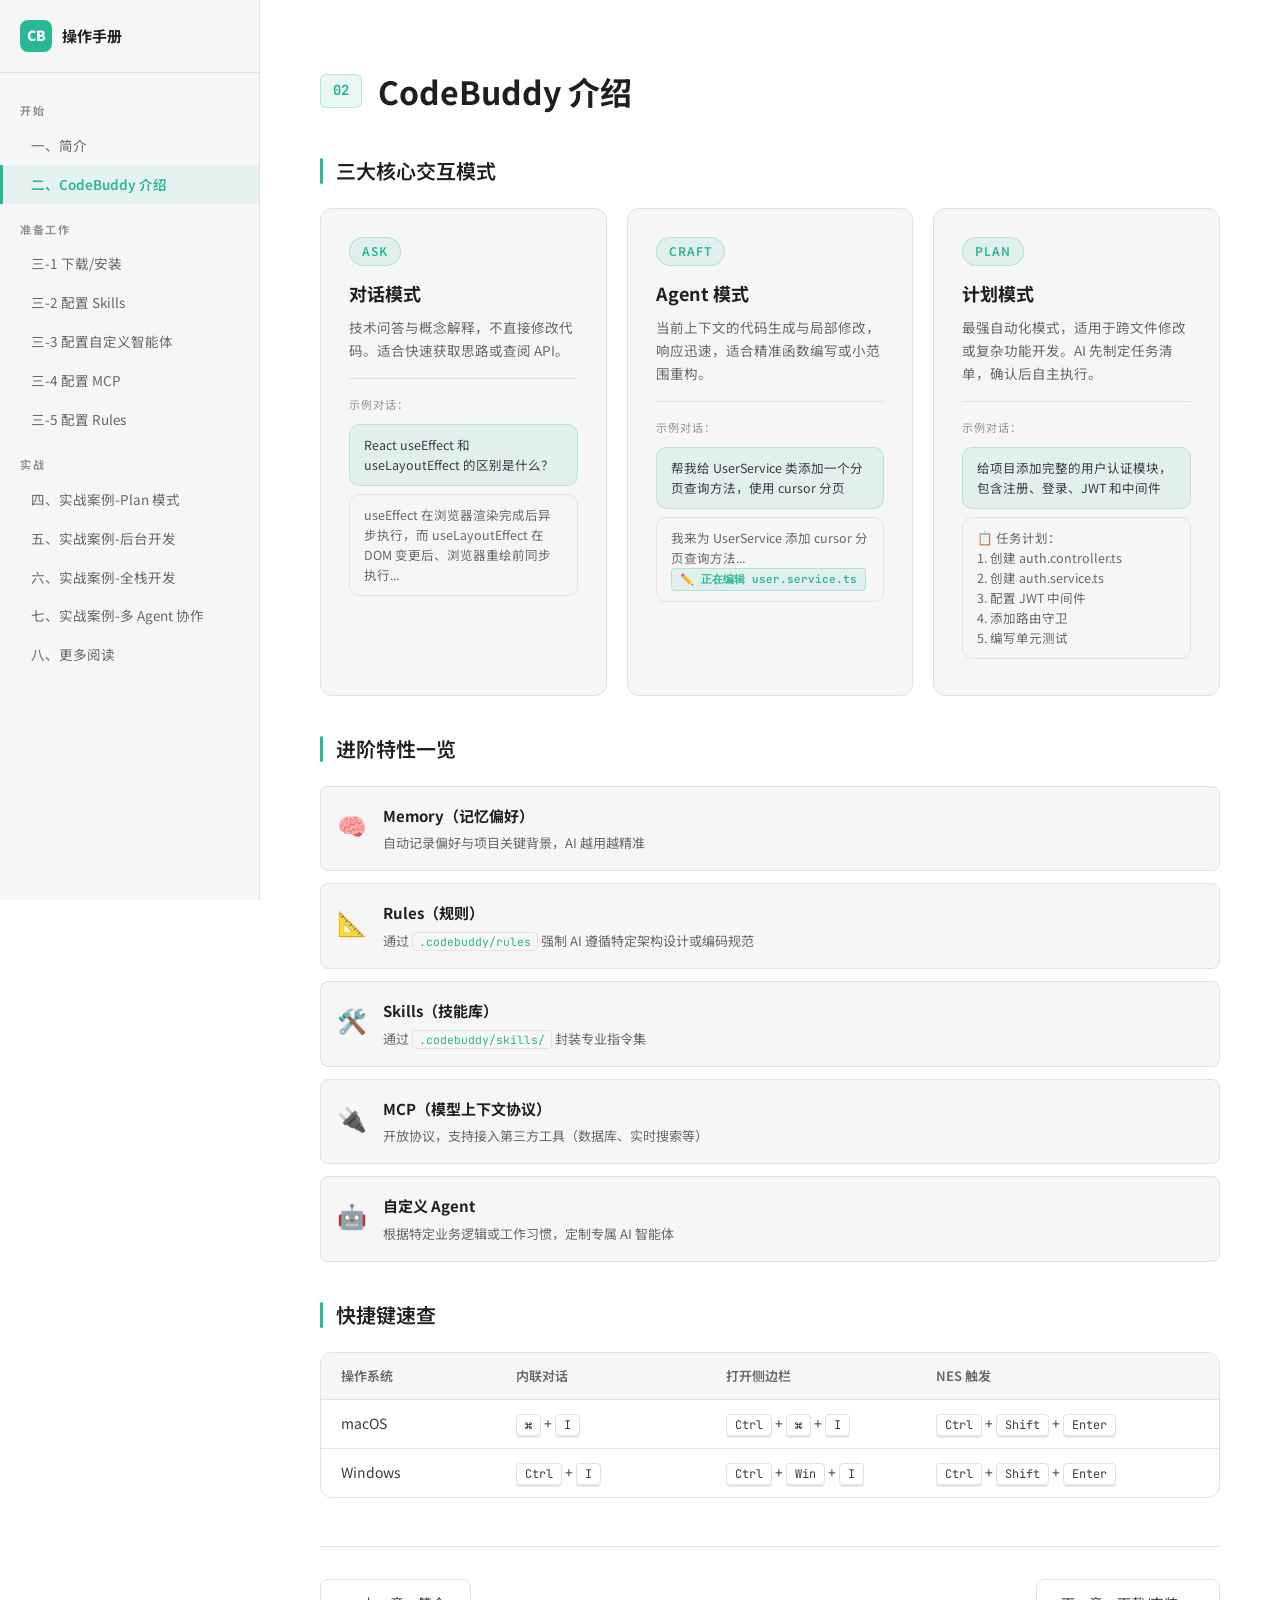
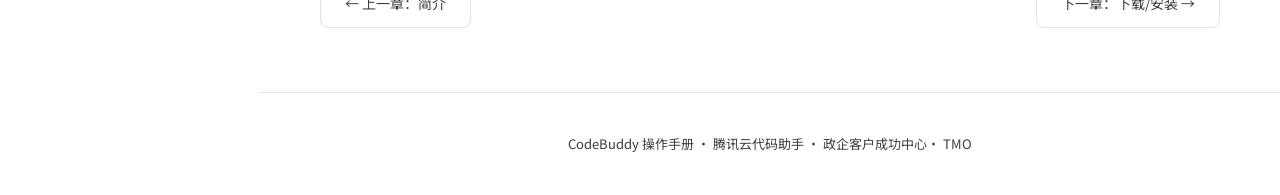
==== commit e0908ec7: "chore: 更新 footer 文字，增加政企客户成功中心· TMO" ====
--- a/pages/about.html
+++ b/pages/about.html
@@ -147,7 +147,7 @@
   </section>
 
   <footer class="footer">
-    <p>CodeBuddy 操作手册 · 腾讯云代码助手</p>
+    <p>CodeBuddy 操作手册 · 腾讯云代码助手 · 政企客户成功中心· TMO</p>
   </footer>
 
 </main>
